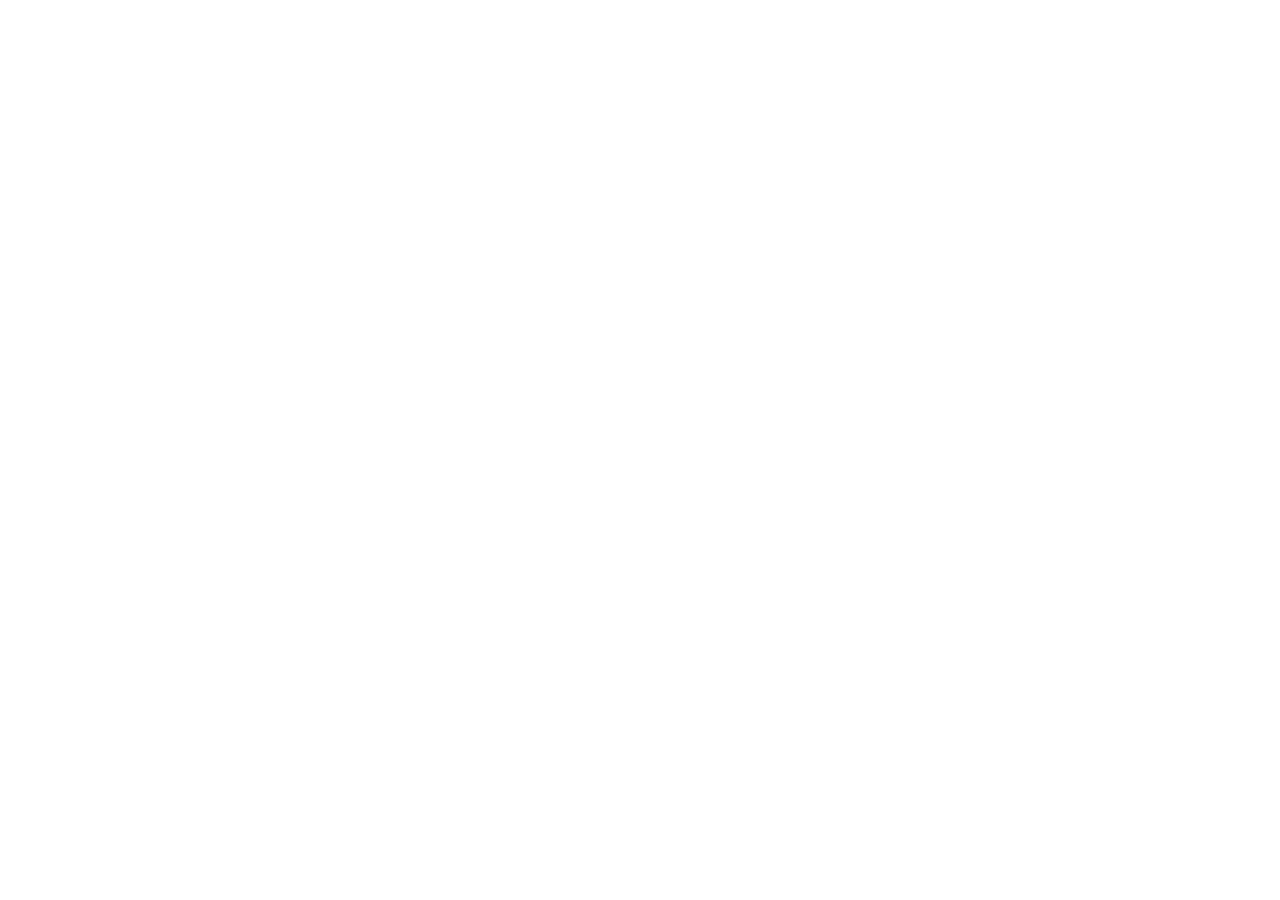
==== pages/index.html @ dbd2bd85 "Merge branch 'main' of https://github.com/BrightBanda/goal-saving" ====
<!doctype html>
<html lang="en">

<head>
    <meta charset="utf-8">
    <meta name="viewport" content="width=device-width, initial-scale=1">
    <title>Goal Saving</title>
    <link rel="stylesheet" href="../styles/style.css">
</head>

<body>
    <h1>Goal Savings</h1>
</body>

</html>
---- styles/style.css ----
body {
    color: white;
}
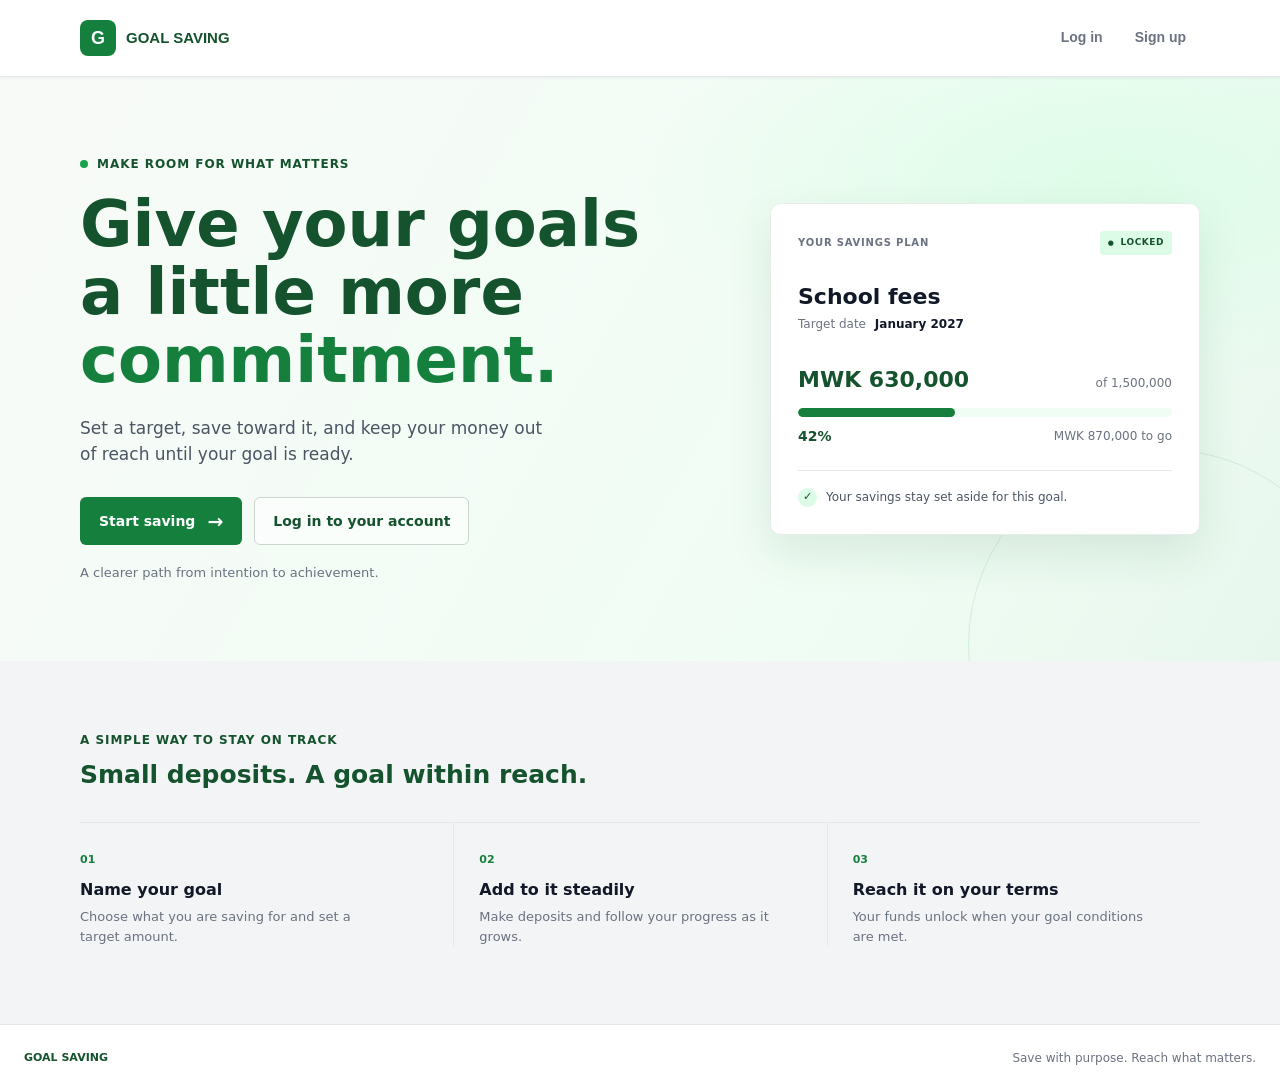
==== commit 2f14558c: "created a simple landing page, created a utils folder to contain reusable componets, made the nav ba" ====
--- a/pages/index.html
+++ b/pages/index.html
@@ -4,12 +4,89 @@
 <head>
     <meta charset="utf-8">
     <meta name="viewport" content="width=device-width, initial-scale=1">
-    <title>Goal Saving</title>
-    <link rel="stylesheet" href="../styles/style.css">
+    <meta name="description" content="Save with purpose by locking money toward the goals that matter to you.">
+    <title>Goal Saving | Save with purpose</title>
+    <link rel="stylesheet" href="../styles/landing.css">
+    <link rel="stylesheet" href="../utils/navbar.css">
 </head>
 
 <body>
-    <h1>Goal Savings</h1>
+    <header class="app-navbar" data-mode="public">
+        <div class="navbar-inner">
+            <a class="navbar-brand" href="index.html" aria-label="Goal Saving home">
+                <span class="navbar-brand-mark" aria-hidden="true">G</span>
+                <span>GOAL SAVING</span>
+            </a>
+            <nav class="navbar-nav" aria-label="Account navigation">
+                <a href="login.html">Log in</a>
+                <a href="signup.html">Sign up</a>
+            </nav>
+        </div>
+    </header>
+
+    <main>
+        <section class="hero">
+            <div class="hero-copy">
+                <p class="eyebrow"><span></span> Make room for what matters</p>
+                <h1>Give your goals a little more <em>commitment.</em></h1>
+                <p class="hero-description">Set a target, save toward it, and keep your money out of reach until your
+                    goal is ready.</p>
+                <div class="hero-actions">
+                    <a class="button primary" href="signup.html">Start saving <span aria-hidden="true">&rarr;</span></a>
+                    <a class="button secondary" href="login.html">Log in to your account</a>
+                </div>
+                <p class="hero-note">A clearer path from intention to achievement.</p>
+            </div>
+
+            <aside class="goal-preview" aria-label="Example savings goal">
+                <div class="preview-topline">
+                    <span class="preview-label">YOUR SAVINGS PLAN</span>
+                    <span class="lock-indicator"><span aria-hidden="true">&#9679;</span> LOCKED</span>
+                </div>
+                <h2>School fees</h2>
+                <p class="preview-date">Target date <strong>January 2027</strong></p>
+                <div class="amount-row">
+                    <span>MWK 630,000</span>
+                    <span>of 1,500,000</span>
+                </div>
+                <div class="progress-track" role="img" aria-label="42 percent saved toward the school fees goal">
+                    <span></span>
+                </div>
+                <div class="progress-caption"><strong>42%</strong><span>MWK 870,000 to go</span></div>
+                <div class="preview-rule"><span aria-hidden="true">&#10003;</span> Your savings stay set aside for this
+                    goal.</div>
+            </aside>
+        </section>
+
+        <section class="how-it-works" aria-label="How goal saving works">
+            <div class="section-heading">
+                <p class="eyebrow">A simple way to stay on track</p>
+                <h2>Small deposits. A goal within reach.</h2>
+            </div>
+            <div class="steps">
+                <article class="step">
+                    <span class="step-number">01</span>
+                    <h3>Name your goal</h3>
+                    <p>Choose what you are saving for and set a target amount.</p>
+                </article>
+                <article class="step">
+                    <span class="step-number">02</span>
+                    <h3>Add to it steadily</h3>
+                    <p>Make deposits and follow your progress as it grows.</p>
+                </article>
+                <article class="step">
+                    <span class="step-number">03</span>
+                    <h3>Reach it on your terms</h3>
+                    <p>Your funds unlock when your goal conditions are met.</p>
+                </article>
+            </div>
+        </section>
+    </main>
+
+    <footer class="site-footer">
+        <span class="footer-brand">GOAL SAVING</span>
+        <span>Save with purpose. Reach what matters.</span>
+    </footer>
 </body>
 
 </html>
--- a/styles/landing.css
+++ b/styles/landing.css
@@ -0,0 +1,528 @@
+:root {
+    --green-dark: #14532d;
+    --green: #15803d;
+    --green-bright: #16a34a;
+    --green-light: #dcfce7;
+    --green-bg: #f0fdf4;
+    --ink: #111827;
+    --muted: #6b7280;
+    --bg: #f3f4f6;
+    --white: #ffffff;
+    --border: #e5e7eb;
+}
+
+* {
+    box-sizing: border-box;
+}
+
+html {
+    min-width: 320px;
+    color: var(--ink);
+    background: var(--bg);
+    font-family: ui-sans-serif, system-ui, -apple-system, BlinkMacSystemFont, "Segoe UI", sans-serif;
+    line-height: 1.5;
+    -webkit-font-smoothing: antialiased;
+}
+
+body {
+    min-height: 100vh;
+    margin: 0;
+    display: flex;
+    flex-direction: column;
+}
+
+a {
+    color: inherit;
+    text-decoration: none;
+}
+
+.topbar {
+    background: var(--white);
+    border-bottom: 1px solid var(--border);
+}
+
+.topbar-inner {
+    width: min(1120px, calc(100% - 48px));
+    min-height: 76px;
+    margin: 0 auto;
+    display: flex;
+    align-items: center;
+    justify-content: space-between;
+}
+
+.brand {
+    display: inline-flex;
+    align-items: center;
+    gap: 10px;
+    color: var(--green-dark);
+    font-size: 15px;
+    font-weight: 850;
+}
+
+.brand-mark {
+    width: 34px;
+    aspect-ratio: 1;
+    display: grid;
+    place-items: center;
+    border-radius: 8px;
+    color: var(--white);
+    background: var(--green);
+    font-size: 18px;
+}
+
+.account-nav {
+    display: flex;
+    align-items: center;
+    gap: 24px;
+    font-size: 14px;
+    font-weight: 650;
+}
+
+.login-link {
+    color: var(--green-dark);
+}
+
+.signup-link {
+    padding: 10px 17px;
+    border-radius: 6px;
+    color: var(--white);
+    background: var(--green);
+}
+
+.signup-link:hover,
+.button.primary:hover {
+    background: var(--green-dark);
+}
+
+main {
+    flex: 1;
+}
+
+.hero {
+    position: relative;
+    overflow: hidden;
+    display: grid;
+    grid-template-columns: minmax(0, 1fr) minmax(320px, 430px);
+    align-items: center;
+    gap: clamp(40px, 8vw, 110px);
+    min-height: 580px;
+    padding: 78px max(24px, calc((100vw - 1120px) / 2));
+    background:
+        radial-gradient(ellipse at 87% 18%, rgba(220, 252, 231, 0.9), transparent 30%),
+        linear-gradient(120deg, #f8faf8 0%, #f0fdf4 68%, #e8f7ed 100%);
+}
+
+.hero::after {
+    position: absolute;
+    right: -80px;
+    bottom: -180px;
+    width: 390px;
+    aspect-ratio: 1;
+    border: 1px solid rgba(21, 128, 61, 0.12);
+    border-radius: 50%;
+    content: "";
+    pointer-events: none;
+}
+
+.hero-copy {
+    position: relative;
+    z-index: 1;
+    max-width: 590px;
+    animation: rise-in 650ms ease-out both;
+}
+
+.eyebrow {
+    margin: 0 0 18px;
+    color: var(--green-dark);
+    font-size: 12px;
+    font-weight: 800;
+    letter-spacing: 0.08em;
+    text-transform: uppercase;
+}
+
+.hero-copy .eyebrow {
+    display: flex;
+    align-items: center;
+    gap: 9px;
+}
+
+.hero-copy .eyebrow span {
+    width: 8px;
+    aspect-ratio: 1;
+    border-radius: 50%;
+    background: var(--green-bright);
+}
+
+.hero h1 {
+    max-width: 590px;
+    margin: 0;
+    color: var(--green-dark);
+    font-size: clamp(42px, 5vw, 64px);
+    line-height: 1.06;
+    font-weight: 800;
+}
+
+.hero h1 em {
+    color: var(--green);
+    font-style: normal;
+}
+
+.hero-description {
+    max-width: 480px;
+    margin: 22px 0 0;
+    color: #4b5563;
+    font-size: 17px;
+}
+
+.hero-actions {
+    display: flex;
+    flex-wrap: wrap;
+    gap: 12px;
+    margin-top: 30px;
+}
+
+.button {
+    min-height: 48px;
+    padding: 0 18px;
+    display: inline-flex;
+    align-items: center;
+    justify-content: center;
+    gap: 12px;
+    border: 1px solid transparent;
+    border-radius: 6px;
+    font-size: 14px;
+    font-weight: 700;
+    transition: background-color 140ms ease, border-color 140ms ease;
+}
+
+.button.primary {
+    color: var(--white);
+    background: var(--green);
+}
+
+.button.primary span {
+    font-size: 19px;
+    line-height: 1;
+}
+
+.button.secondary {
+    border-color: #cbd5ce;
+    color: var(--green-dark);
+    background: rgba(255, 255, 255, 0.55);
+}
+
+.button.secondary:hover {
+    border-color: var(--green);
+    background: var(--white);
+}
+
+.hero-note {
+    margin: 18px 0 0;
+    color: var(--muted);
+    font-size: 13px;
+}
+
+.goal-preview {
+    position: relative;
+    z-index: 1;
+    width: 100%;
+    padding: 27px;
+    border: 1px solid rgba(20, 83, 45, 0.1);
+    border-radius: 10px;
+    background: var(--white);
+    box-shadow: 0 18px 45px rgba(20, 83, 45, 0.11);
+    animation: rise-in 700ms 100ms ease-out both;
+}
+
+.preview-topline,
+.amount-row,
+.progress-caption {
+    display: flex;
+    align-items: center;
+    justify-content: space-between;
+    gap: 12px;
+}
+
+.preview-label {
+    color: var(--muted);
+    font-size: 10px;
+    font-weight: 800;
+    letter-spacing: 0.08em;
+}
+
+.lock-indicator {
+    display: inline-flex;
+    align-items: center;
+    gap: 6px;
+    padding: 5px 8px;
+    border-radius: 4px;
+    color: var(--green-dark);
+    background: var(--green-light);
+    font-size: 9px;
+    font-weight: 800;
+    letter-spacing: 0.06em;
+}
+
+.lock-indicator span {
+    font-size: 7px;
+}
+
+.goal-preview h2 {
+    margin: 25px 0 2px;
+    color: var(--ink);
+    font-size: 22px;
+}
+
+.preview-date {
+    margin: 0;
+    color: var(--muted);
+    font-size: 12px;
+}
+
+.preview-date strong {
+    margin-left: 5px;
+    color: var(--ink);
+    font-weight: 650;
+}
+
+.amount-row {
+    align-items: baseline;
+    margin-top: 30px;
+}
+
+.amount-row span:first-child {
+    color: var(--green-dark);
+    font-size: 22px;
+    font-weight: 800;
+}
+
+.amount-row span:last-child {
+    color: var(--muted);
+    font-size: 12px;
+}
+
+.progress-track {
+    height: 9px;
+    margin-top: 12px;
+    overflow: hidden;
+    border-radius: 99px;
+    background: var(--green-bg);
+}
+
+.progress-track span {
+    display: block;
+    width: 42%;
+    height: 100%;
+    border-radius: inherit;
+    background: var(--green);
+}
+
+.progress-caption {
+    margin-top: 9px;
+    font-size: 12px;
+}
+
+.progress-caption strong {
+    color: var(--green-dark);
+    font-size: 14px;
+}
+
+.progress-caption span {
+    color: var(--muted);
+}
+
+.preview-rule {
+    margin-top: 23px;
+    padding-top: 17px;
+    display: flex;
+    align-items: center;
+    gap: 9px;
+    border-top: 1px solid var(--border);
+    color: #4b5563;
+    font-size: 12px;
+}
+
+.preview-rule span {
+    width: 19px;
+    aspect-ratio: 1;
+    display: grid;
+    place-items: center;
+    border-radius: 50%;
+    color: var(--green-dark);
+    background: var(--green-light);
+    font-size: 11px;
+    font-weight: 800;
+}
+
+.how-it-works {
+    width: min(1120px, calc(100% - 48px));
+    margin: 0 auto;
+    padding: 70px 0 78px;
+}
+
+.section-heading {
+    margin-bottom: 29px;
+}
+
+.section-heading .eyebrow {
+    margin-bottom: 7px;
+}
+
+.section-heading h2 {
+    margin: 0;
+    color: var(--green-dark);
+    font-size: 25px;
+}
+
+.steps {
+    display: grid;
+    grid-template-columns: repeat(3, 1fr);
+    border-top: 1px solid var(--border);
+}
+
+.step {
+    padding: 23px 26px 0 0;
+}
+
+.step+.step {
+    padding-left: 25px;
+    border-left: 1px solid var(--border);
+}
+
+.step-number {
+    color: var(--green);
+    font-size: 11px;
+    font-weight: 800;
+}
+
+.step h3 {
+    margin: 8px 0 5px;
+    color: var(--ink);
+    font-size: 16px;
+}
+
+.step p {
+    max-width: 300px;
+    margin: 0;
+    color: var(--muted);
+    font-size: 13px;
+}
+
+.site-footer {
+    min-height: 66px;
+    padding: 16px 24px;
+    display: flex;
+    align-items: center;
+    justify-content: space-between;
+    gap: 14px;
+    border-top: 1px solid var(--border);
+    color: var(--muted);
+    background: var(--white);
+    font-size: 12px;
+}
+
+.footer-brand {
+    color: var(--green-dark);
+    font-size: 11px;
+    font-weight: 850;
+}
+
+@keyframes rise-in {
+    from {
+        opacity: 0;
+        transform: translateY(12px);
+    }
+
+    to {
+        opacity: 1;
+        transform: translateY(0);
+    }
+}
+
+@media (max-width: 760px) {
+    .hero {
+        grid-template-columns: 1fr;
+        gap: 40px;
+        padding: 66px 24px 54px;
+    }
+
+    .hero-copy {
+        max-width: 610px;
+    }
+
+    .goal-preview {
+        max-width: 500px;
+    }
+
+    .how-it-works {
+        padding: 52px 0 60px;
+    }
+}
+
+@media (max-width: 520px) {
+
+    .topbar-inner,
+    .how-it-works {
+        width: calc(100% - 36px);
+    }
+
+    .topbar-inner {
+        min-height: 66px;
+    }
+
+    .account-nav {
+        gap: 15px;
+    }
+
+    .signup-link {
+        padding: 9px 12px;
+    }
+
+    .hero {
+        padding: 52px 18px 42px;
+    }
+
+    .hero h1 {
+        font-size: 42px;
+    }
+
+    .hero-description {
+        font-size: 15px;
+    }
+
+    .hero-actions {
+        align-items: stretch;
+        flex-direction: column;
+    }
+
+    .goal-preview {
+        padding: 21px;
+    }
+
+    .steps {
+        grid-template-columns: 1fr;
+    }
+
+    .step,
+    .step+.step {
+        padding: 19px 0;
+        border-left: 0;
+        border-bottom: 1px solid var(--border);
+    }
+
+    .site-footer {
+        align-items: flex-start;
+        flex-direction: column;
+        padding-inline: 18px;
+    }
+}
+
+@media (prefers-reduced-motion: reduce) {
+
+    *,
+    *::before,
+    *::after {
+        animation-duration: 0.01ms !important;
+        transition-duration: 0.01ms !important;
+    }
+}
--- a/utils/navbar.css
+++ b/utils/navbar.css
@@ -0,0 +1,164 @@
+:root {
+    --navbar-green-dark: #14532d;
+    --navbar-green: #15803d;
+    --navbar-green-light: #dcfce7;
+    --navbar-muted: #6b7280;
+    --navbar-border: #e5e7eb;
+    --navbar-white: #ffffff;
+    --navbar-font: Arial, Helvetica, sans-serif;
+}
+
+/* Page stylesheets set fonts on * and body, so these are set here to keep the navbar the same on every page. */
+.app-navbar,
+.app-navbar * {
+    box-sizing: border-box;
+    font-family: var(--navbar-font);
+}
+
+.app-navbar {
+    position: relative;
+    z-index: 20;
+    width: 100%;
+    border-bottom: 1px solid var(--navbar-border);
+    background: var(--navbar-white);
+    box-shadow: 0 1px 3px rgba(20, 30, 40, 0.06);
+    line-height: 1.5;
+    -webkit-font-smoothing: auto;
+    -moz-osx-font-smoothing: auto;
+}
+
+.app-navbar a:focus-visible {
+    outline: revert;
+    outline-offset: revert;
+}
+
+.navbar-inner {
+    width: min(1120px, calc(100% - 48px));
+    min-height: 76px;
+    margin: 0 auto;
+    display: flex;
+    align-items: center;
+    justify-content: space-between;
+    gap: 22px;
+}
+
+.navbar-brand {
+    flex-shrink: 0;
+    display: inline-flex;
+    align-items: center;
+    gap: 10px;
+    color: var(--navbar-green-dark);
+    font-size: 15px;
+    font-weight: 800;
+    text-decoration: none;
+    white-space: nowrap;
+}
+
+.navbar-brand:hover {
+    text-decoration: none;
+}
+
+.navbar-brand-mark {
+    width: 36px;
+    height: 36px;
+    flex: 0 0 36px;
+    display: grid;
+    place-items: center;
+    border-radius: 8px;
+    color: var(--navbar-white);
+    background: var(--navbar-green);
+    font-size: 18px;
+    font-weight: 800;
+}
+
+.navbar-nav {
+    display: flex;
+    align-items: center;
+    justify-content: center;
+    gap: 4px;
+}
+
+.navbar-nav a {
+    padding: 9px 13px;
+    border: 1px solid transparent;
+    border-radius: 6px;
+    color: var(--navbar-muted);
+    font-size: 14px;
+    font-weight: 600;
+    line-height: 1.4;
+    text-decoration: none;
+    white-space: nowrap;
+}
+
+.navbar-nav a:hover {
+    color: var(--navbar-green-dark);
+    background: #f0fdf4;
+}
+
+.navbar-nav a.is-active {
+    color: var(--navbar-white);
+    background: var(--navbar-green);
+}
+
+.navbar-nav a.is-active:hover {
+    color: var(--navbar-white);
+    background: var(--navbar-green-dark);
+}
+
+.navbar-user {
+    flex-shrink: 0;
+    padding: 7px 12px;
+    border: 1px solid #d5f0e0;
+    border-radius: 999px;
+    color: var(--navbar-green-dark);
+    background: #f0fdf4;
+    font-size: 13px;
+    font-weight: 650;
+    white-space: nowrap;
+}
+
+@media (max-width: 760px) {
+    .navbar-inner {
+        width: calc(100% - 36px);
+        min-height: 68px;
+        flex-wrap: wrap;
+        gap: 10px;
+        padding: 8px 0;
+    }
+
+    .app-navbar[data-mode="app"] .navbar-nav {
+        order: 3;
+        width: 100%;
+        justify-content: flex-start;
+        overflow-x: auto;
+        padding-bottom: 2px;
+    }
+}
+
+@media (max-width: 480px) {
+    .navbar-brand {
+        gap: 7px;
+        font-size: 13px;
+    }
+
+    .navbar-brand-mark {
+        width: 32px;
+        height: 32px;
+        flex-basis: 32px;
+        font-size: 16px;
+    }
+
+    .navbar-user {
+        padding: 6px 8px;
+        font-size: 11px;
+    }
+
+    .app-navbar[data-mode="public"] .navbar-nav {
+        gap: 0;
+    }
+
+    .app-navbar[data-mode="public"] .navbar-nav a {
+        padding: 8px 9px;
+        font-size: 12px;
+    }
+}
